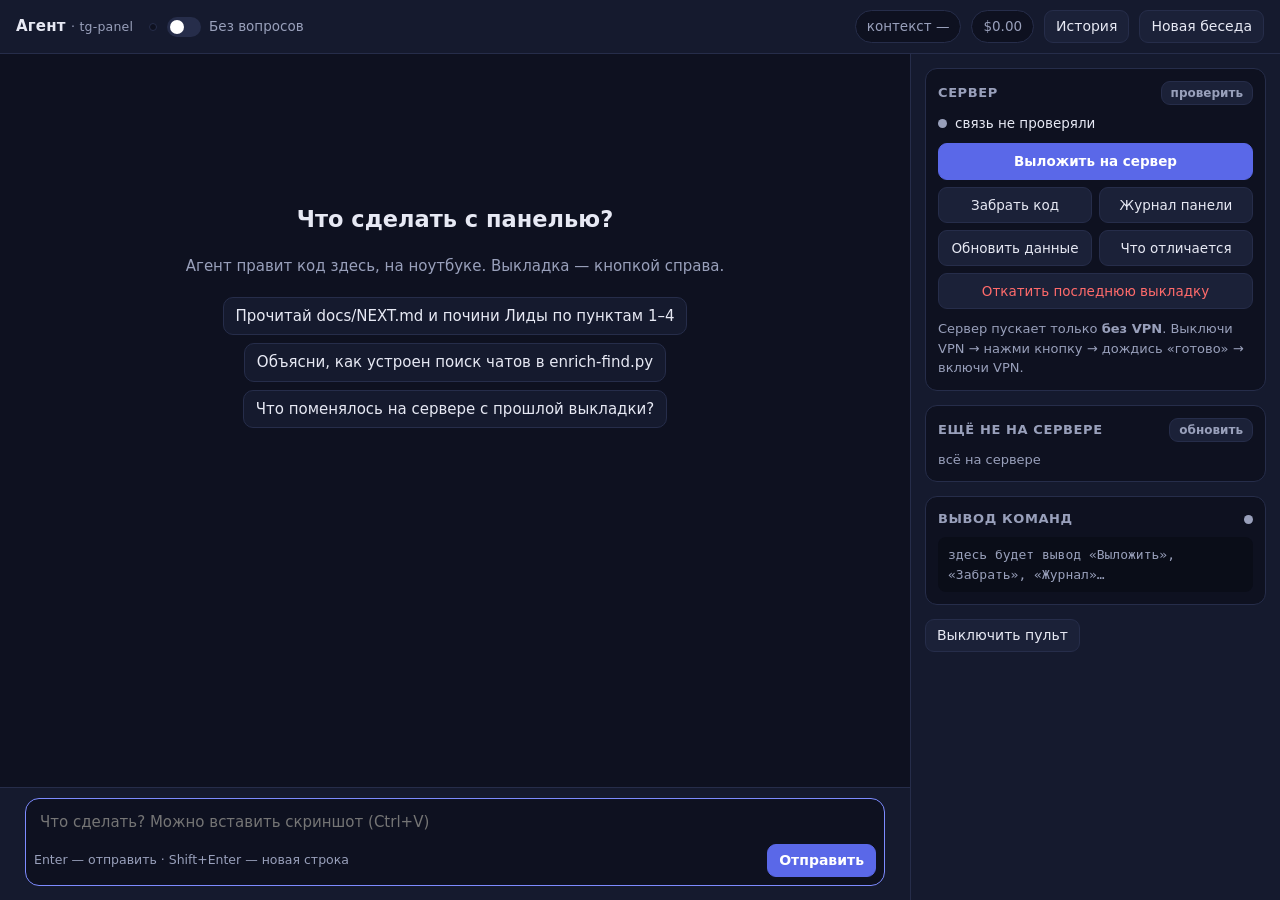
==== deploy/laptop/agent/index.html @ aa4782f1 "Пульт агента в браузере вместо терминала ./ai открывает чат на 127.0.0.1 (сервер на aiohttp и Agent " ====
<!doctype html>
<html lang="ru">
<head>
<meta charset="utf-8">
<meta name="viewport" content="width=device-width, initial-scale=1">
<title>Агент · tg-panel</title>
<link rel="icon" href="data:image/svg+xml,%3Csvg xmlns='http://www.w3.org/2000/svg' viewBox='0 0 32 32'%3E%3Crect width='32' height='32' rx='8' fill='%235a68e8'/%3E%3Cpath d='M9 22l5-12h4l5 12h-3.5l-1-2.6h-5l-1 2.6z' fill='white'/%3E%3C/svg%3E">
<style>
:root {
  --bg: #0e1120; --panel: #151a2e; --panel2: #1b2138; --line: #262d4a; --text: #e7e9f4; --muted: #99a0bb;
  --accent: #7d8bff; --accent2: #5a68e8; --green: #3fcf8e; --red: #ff6b6b; --yellow: #f2c35b; --mono: ui-monospace, SFMono-Regular, Menlo, Consolas, monospace;
}
* { box-sizing: border-box; }
html, body { height: 100%; margin: 0; background: var(--bg); color: var(--text); font: 15px/1.5 system-ui, -apple-system, "Segoe UI", Roboto, sans-serif; }
button { font: inherit; color: inherit; cursor: pointer; }
a { color: var(--accent); }
.app { display: grid; grid-template-rows: auto 1fr; height: 100%; }
header { display: flex; align-items: center; gap: 10px; padding: 10px 16px; border-bottom: 1px solid var(--line); background: var(--panel); flex-wrap: wrap; }
.brand { font-weight: 700; letter-spacing: .2px; margin-right: 6px; white-space: nowrap; }
.brand small { color: var(--muted); font-weight: 400; }
.seg { display: inline-flex; background: var(--bg); border: 1px solid var(--line); border-radius: 10px; padding: 3px; }
.seg button { border: 0; background: transparent; padding: 5px 11px; border-radius: 7px; color: var(--muted); white-space: nowrap; }
.seg button.on { background: var(--accent2); color: #fff; }
.pill { display: inline-flex; align-items: center; gap: 8px; padding: 5px 11px; border: 1px solid var(--line); border-radius: 999px; background: var(--bg); color: var(--muted); white-space: nowrap; font-size: 13.5px; }
.pill b { color: var(--text); font-weight: 600; }
.bar { width: 70px; height: 5px; background: var(--line); border-radius: 3px; overflow: hidden; }
.bar i { display: block; height: 100%; background: var(--green); }
.sw { display: inline-flex; align-items: center; gap: 8px; color: var(--muted); font-size: 13.5px; cursor: pointer; user-select: none; white-space: nowrap; }
.sw input { display: none; }
.sw span.t { width: 34px; height: 20px; background: var(--line); border-radius: 999px; position: relative; transition: .2s; }
.sw span.t::after { content: ""; position: absolute; left: 3px; top: 3px; width: 14px; height: 14px; border-radius: 50%; background: #fff; transition: .2s; }
.sw input:checked + span.t { background: var(--green); }
.sw input:checked + span.t::after { left: 17px; }
.grow { flex: 1; }
.btn { border: 1px solid var(--line); background: var(--panel2); padding: 5px 11px; border-radius: 9px; white-space: nowrap; font-size: 14px; }
.btn:hover { border-color: var(--accent); }
.btn.primary { background: var(--accent2); border-color: var(--accent2); color: #fff; font-weight: 600; }
.btn.danger { color: var(--red); }
.btn:disabled { opacity: .45; cursor: default; }
.btn.pulse { animation: pulse 1.6s infinite; }
@keyframes pulse { 0%,100% { box-shadow: 0 0 0 0 rgba(125,139,255,.6);} 50% { box-shadow: 0 0 0 7px rgba(125,139,255,0);} }
.main { display: grid; grid-template-columns: 1fr 370px; min-height: 0; }
.chatcol { display: grid; grid-template-rows: 1fr auto; min-height: 0; }
#chat { overflow-y: auto; padding: 22px 16px 12px; }
.feed { max-width: 860px; margin: 0 auto; display: flex; flex-direction: column; gap: 10px; }
.msg-user { align-self: flex-end; max-width: 80%; background: var(--accent2); color: #fff; padding: 9px 14px; border-radius: 16px 16px 4px 16px; white-space: pre-wrap; word-break: break-word; }
.msg-user img { max-width: 220px; max-height: 160px; border-radius: 8px; display: block; margin-top: 6px; }
.msg-ai { padding: 2px 2px; word-break: break-word; }
.msg-ai p { margin: .45em 0; }
.msg-ai h1, .msg-ai h2, .msg-ai h3 { font-size: 1.05em; margin: .8em 0 .3em; }
.msg-ai code { font-family: var(--mono); font-size: .9em; background: var(--panel2); padding: 1px 5px; border-radius: 5px; }
.msg-ai pre.code { background: #0a0d18; border: 1px solid var(--line); padding: 10px 12px; border-radius: 10px; overflow-x: auto; }
.msg-ai pre.code code { background: none; padding: 0; }
.msg-ai table { border-collapse: collapse; margin: .5em 0; font-size: .93em; display: block; overflow-x: auto; }
.msg-ai th, .msg-ai td { border: 1px solid var(--line); padding: 5px 9px; text-align: left; vertical-align: top; }
.msg-ai th { background: var(--panel2); }
.msg-ai ul, .msg-ai ol { margin: .4em 0; padding-left: 1.4em; }
.msg-ai blockquote { margin: .5em 0; padding-left: 12px; border-left: 3px solid var(--line); color: var(--muted); }
.tool { border: 1px solid var(--line); background: var(--panel); border-radius: 10px; font-size: 13.5px; }
.tool.sub { margin-left: 22px; opacity: .8; }
.tool > .head { display: flex; gap: 9px; align-items: center; padding: 6px 10px; cursor: pointer; }
.tool .ic { width: 20px; text-align: center; }
.tool .nm { color: var(--muted); white-space: nowrap; }
.tool .sm { font-family: var(--mono); font-size: 12.5px; overflow: hidden; text-overflow: ellipsis; white-space: nowrap; flex: 1; }
.tool .st { font-size: 12px; color: var(--muted); }
.tool .st.ok { color: var(--green); } .tool .st.err { color: var(--red); }
.tool .body { display: none; border-top: 1px solid var(--line); padding: 8px 10px; }
.tool.open .body { display: block; }
.tool pre, .console pre, .diff { font-family: var(--mono); font-size: 12.5px; white-space: pre-wrap; word-break: break-word; margin: 0; max-height: 360px; overflow: auto; }
.d-add { color: var(--green); } .d-del { color: var(--red); } .d-hunk { color: var(--accent); } .d-meta { color: var(--muted); }
.ask { border: 1px solid var(--yellow); background: rgba(242,195,91,.07); border-radius: 12px; padding: 10px 12px; }
.ask.risky { border-color: var(--red); background: rgba(255,107,107,.07); }
.ask .q { font-weight: 600; margin-bottom: 4px; }
.ask pre { font-family: var(--mono); font-size: 12.5px; white-space: pre-wrap; background: #0a0d18; padding: 8px 10px; border-radius: 8px; margin: 6px 0; }
.ask .row { display: flex; gap: 8px; flex-wrap: wrap; align-items: center; }
.ask input { flex: 1; min-width: 160px; background: var(--bg); border: 1px solid var(--line); color: var(--text); padding: 6px 9px; border-radius: 8px; }
.ask.done { opacity: .6; }
.meta { color: var(--muted); font-size: 12.5px; align-self: flex-start; }
.info { color: var(--muted); font-size: 13px; text-align: center; }
.err { color: var(--red); font-size: 13.5px; border: 1px solid rgba(255,107,107,.4); padding: 7px 10px; border-radius: 9px; }
.typing { color: var(--muted); font-size: 13.5px; display: none; }
.typing.on { display: block; }
.typing i { animation: blink 1.2s infinite; font-style: normal; }
@keyframes blink { 50% { opacity: .2; } }
.empty { color: var(--muted); text-align: center; margin-top: 12vh; }
.empty h2 { color: var(--text); font-weight: 600; }
.empty .ex { display: inline-block; margin: 4px; padding: 7px 12px; border: 1px solid var(--line); border-radius: 10px; cursor: pointer; background: var(--panel); color: var(--text); }
.composer { border-top: 1px solid var(--line); padding: 10px 16px 14px; background: var(--panel); }
.composer .box { max-width: 860px; margin: 0 auto; border: 1px solid var(--line); background: var(--bg); border-radius: 14px; padding: 8px; }
.composer .box:focus-within { border-color: var(--accent); }
.composer textarea { width: 100%; resize: none; border: 0; outline: 0; background: transparent; color: var(--text); font: inherit; min-height: 26px; max-height: 260px; padding: 4px 6px; }
.composer .row { display: flex; align-items: center; gap: 8px; }
.composer .hint { color: var(--muted); font-size: 12.5px; flex: 1; }
.thumbs { display: flex; gap: 6px; flex-wrap: wrap; }
.thumbs div { position: relative; }
.thumbs img { height: 56px; border-radius: 7px; border: 1px solid var(--line); }
.thumbs button { position: absolute; top: -6px; right: -6px; width: 20px; height: 20px; border-radius: 50%; border: 0; background: var(--red); color: #fff; font-size: 12px; line-height: 20px; padding: 0; }
aside { border-left: 1px solid var(--line); background: var(--panel); overflow-y: auto; padding: 14px; display: flex; flex-direction: column; gap: 14px; }
.card { border: 1px solid var(--line); border-radius: 12px; padding: 12px; background: var(--bg); }
.card h3 { margin: 0 0 8px; font-size: 13px; text-transform: uppercase; letter-spacing: .6px; color: var(--muted); display: flex; align-items: center; gap: 8px; }
.card h3 .grow { flex: 1; }
.dot { width: 9px; height: 9px; border-radius: 50%; background: var(--muted); display: inline-block; }
.dot.ok { background: var(--green); } .dot.bad { background: var(--red); } .dot.wait { background: var(--yellow); }
.srv { display: flex; gap: 8px; align-items: center; font-size: 13.5px; margin-bottom: 10px; }
.grid2 { display: grid; grid-template-columns: 1fr 1fr; gap: 7px; }
.grid2 .btn { font-size: 13.5px; padding: 7px 8px; }
.grid2 .wide { grid-column: span 2; }
.files { display: flex; flex-direction: column; gap: 3px; font-size: 13px; }
.files a { display: flex; gap: 8px; color: var(--text); text-decoration: none; padding: 3px 5px; border-radius: 6px; cursor: pointer; }
.files a:hover { background: var(--panel2); }
.files .p { font-family: var(--mono); font-size: 12.5px; flex: 1; overflow: hidden; text-overflow: ellipsis; white-space: nowrap; }
.files .n { color: var(--green); font-size: 12px; } .files .m { color: var(--red); font-size: 12px; }
.todo { font-size: 13.5px; display: flex; gap: 8px; padding: 2px 0; }
.todo.completed { color: var(--muted); text-decoration: line-through; }
.todo.in_progress { color: var(--yellow); }
.console pre { background: #0a0d18; border-radius: 8px; padding: 8px 10px; max-height: 300px; color: #cfd3e6; }
.muted { color: var(--muted); font-size: 13px; }
.modal { position: fixed; inset: 0; background: rgba(5,7,15,.7); display: none; align-items: center; justify-content: center; padding: 16px; z-index: 20; }
.modal.on { display: flex; }
.modal .win { background: var(--panel); border: 1px solid var(--line); border-radius: 14px; width: min(860px, 100%); max-height: 86vh; display: flex; flex-direction: column; }
.modal .win.small { width: min(460px, 100%); }
.modal .top { display: flex; align-items: center; gap: 10px; padding: 12px 14px; border-bottom: 1px solid var(--line); font-weight: 600; }
.modal .cnt { padding: 14px; overflow: auto; }
.modal .bot { display: flex; gap: 8px; justify-content: flex-end; padding: 12px 14px; border-top: 1px solid var(--line); }
.modal input[type=password], .modal input[type=text] { width: 100%; background: var(--bg); border: 1px solid var(--line); color: var(--text); padding: 9px 11px; border-radius: 9px; font: inherit; }
.list a { display: block; padding: 8px 10px; border-radius: 8px; color: var(--text); text-decoration: none; cursor: pointer; }
.list a:hover { background: var(--panel2); }
.list small { color: var(--muted); display: block; }
#toast { position: fixed; bottom: 18px; left: 50%; transform: translateX(-50%); background: var(--panel2); border: 1px solid var(--line); padding: 9px 16px; border-radius: 10px; display: none; z-index: 30; max-width: 90vw; }
#toast.on { display: block; }
.side-toggle { display: none; }
@media (max-width: 980px) {
  .main { grid-template-columns: 1fr; }
  aside { position: fixed; right: 0; top: 0; bottom: 0; width: min(380px, 92vw); z-index: 15; transform: translateX(100%); transition: .2s; box-shadow: -10px 0 30px rgba(0,0,0,.4); }
  aside.on { transform: none; }
  .side-toggle { display: inline-block; }
}
@media (max-width: 700px) {
  header { gap: 7px; padding: 8px 10px; }
  #ctx, .brand small, .bar { display: none; }
  .seg button { padding: 4px 8px; }
}
</style>
</head>
<body>
<div class="app">
  <header>
    <div class="brand">Агент <small>· tg-panel</small></div>
    <div class="seg" id="models"></div>
    <label class="sw" title="Агент не спрашивает разрешения на обычные команды. Опасное (ssh, sudo, выкладка, удаление вне папки) спросит всё равно."><input type="checkbox" id="auto"><span class="t"></span>Без вопросов</label>
    <div class="grow"></div>
    <span class="pill" id="ctx" title="Сколько памяти беседы занято. Ближе к 100% агент сожмёт начало — лучше начать новую беседу.">контекст —</span>
    <span class="pill" id="cost" title="Оценка по ценам API. Точно — platform.claude.com/usage">$0.00</span>
    <button class="btn" id="history">История</button>
    <button class="btn" id="newchat">Новая беседа</button>
    <button class="btn side-toggle" id="sidetog">Сервер ▸</button>
  </header>
  <div class="main">
    <div class="chatcol">
      <div id="chat"><div class="feed" id="feed"></div><div class="feed"><div class="typing" id="typing"><i>агент работает…</i></div></div></div>
      <div class="composer">
        <div class="box">
          <div class="thumbs" id="thumbs"></div>
          <textarea id="input" rows="1" placeholder="Что сделать? Можно вставить скриншот (Ctrl+V)"></textarea>
          <div class="row">
            <span class="hint" id="hint">Enter — отправить · Shift+Enter — новая строка</span>
            <button class="btn primary" id="send">Отправить</button>
          </div>
        </div>
      </div>
    </div>
    <aside id="side">
      <div class="card">
        <h3>Сервер <span class="grow"></span><button class="btn" id="check" style="padding:2px 9px;font-size:12px">проверить</button></h3>
        <div class="srv"><span class="dot" id="sdot"></span><span id="stext">связь не проверяли</span></div>
        <div class="grid2">
          <button class="btn primary wide" id="c-ship">Выложить на сервер</button>
          <button class="btn" id="c-pull">Забрать код</button>
          <button class="btn" id="c-logs">Журнал панели</button>
          <button class="btn" id="c-data">Обновить данные</button>
          <button class="btn" id="c-status">Что отличается</button>
          <button class="btn danger wide" id="c-undo">Откатить последнюю выкладку</button>
        </div>
        <p class="muted" style="margin:10px 0 0">Сервер пускает только <b>без VPN</b>. Выключи VPN → нажми кнопку → дождись «готово» → включи VPN.</p>
      </div>
      <div class="card">
        <h3>Ещё не на сервере <span class="grow"></span><button class="btn" id="refresh" style="padding:2px 9px;font-size:12px">обновить</button></h3>
        <div class="files" id="files"><span class="muted">—</span></div>
      </div>
      <div class="card" id="todocard" style="display:none">
        <h3>План агента</h3>
        <div id="todos"></div>
      </div>
      <div class="card console">
        <h3><span id="ctitle">Вывод команд</span><span class="grow"></span><span class="dot" id="cdot"></span></h3>
        <pre id="cout"><span class="muted">здесь будет вывод «Выложить», «Забрать», «Журнал»…</span></pre>
      </div>
      <button class="btn" id="quit" style="align-self:flex-start">Выключить пульт</button>
    </aside>
  </div>
</div>

<div class="modal" id="m-key"><div class="win small">
  <div class="top">API-ключ</div>
  <div class="cnt">
    <p class="muted" style="margin-top:0">Ключ из Console (platform.claude.com → API keys), начинается с <code>sk-ant-</code>. Хранится только на этом компьютере: <code>~/.tg-agent/key</code>.</p>
    <input type="password" id="keyin" placeholder="sk-ant-…" autocomplete="off">
    <p class="err" id="keyerr" style="display:none;margin-bottom:0"></p>
  </div>
  <div class="bot"><button class="btn primary" id="keysave">Сохранить</button></div>
</div></div>

<div class="modal" id="m-diff"><div class="win">
  <div class="top"><span id="dtitle" class="grow" style="font-family:var(--mono);font-size:13px"></span><button class="btn" data-close>Закрыть</button></div>
  <div class="cnt"><pre class="diff" id="dbody" style="max-height:none"></pre></div>
</div></div>

<div class="modal" id="m-hist"><div class="win small">
  <div class="top"><span class="grow">Прошлые беседы</span><button class="btn" data-close>Закрыть</button></div>
  <div class="cnt list" id="hlist"><span class="muted">загружаю…</span></div>
</div></div>

<div class="modal" id="m-confirm"><div class="win small">
  <div class="top" id="cftitle"></div>
  <div class="cnt" id="cfbody"></div>
  <div class="bot"><button class="btn" data-close>Отмена</button><button class="btn primary" id="cfok">Поехали</button></div>
</div></div>

<div id="toast"></div>

<script>
const TOKEN = new URLSearchParams(location.search).get('t') || sessionStorage.getItem('tg-agent-t') || '';
sessionStorage.setItem('tg-agent-t', TOKEN);
const $ = (s) => document.querySelector(s);
const esc = (s) => String(s ?? '').replace(/&/g, '&amp;').replace(/</g, '&lt;').replace(/>/g, '&gt;').replace(/"/g, '&quot;');
let S = {}, ws, live = null, liveText = '', tools = {}, images = [], lastAssistant = '';

async function api(path, opts = {}) {
  const r = await fetch(path, { ...opts, headers: { 'X-Token': TOKEN, 'Content-Type': 'application/json', ...(opts.headers || {}) } });
  let d = {}; try { d = await r.json(); } catch {}
  if (!r.ok) d.error = d.error || ('ошибка ' + r.status);
  return d;
}
function toast(t, ms = 3500) { const el = $('#toast'); el.textContent = t; el.classList.add('on'); clearTimeout(el._t); el._t = setTimeout(() => el.classList.remove('on'), ms); }
function modal(id, on = true) { $(id).classList.toggle('on', on); }
document.querySelectorAll('[data-close]').forEach((b) => b.onclick = () => b.closest('.modal').classList.remove('on'));
document.querySelectorAll('.modal').forEach((m) => m.addEventListener('mousedown', (e) => { if (e.target === m && m.id !== 'm-key') m.classList.remove('on'); }));

// ── markdown без библиотек: код, таблицы, списки, заголовки, цитаты ──
function inline(s) {
  return esc(s).replace(/`([^`]+)`/g, '<code>$1</code>').replace(/\*\*([^*]+)\*\*/g, '<b>$1</b>')
    .replace(/(^|[\s(])\*([^*\s][^*]*?)\*(?=[\s).,!?:;]|$)/g, '$1<i>$2</i>')
    .replace(/\[([^\]]+)\]\((https?:\/\/[^)\s]+)\)/g, '<a href="$2" target="_blank" rel="noopener">$1</a>');
}
function md(src) {
  src = String(src || '');
  if ((src.match(/```/g) || []).length % 2) src += '\n```';
  const codes = [];
  src = src.replace(/```[^\n`]*\n?([\s\S]*?)```/g, (m, code) => { codes.push(`<pre class="code"><code>${esc(code.replace(/\n$/, ''))}</code></pre>`); return `\n\u0000${codes.length - 1}\u0000\n`; });
  const L = src.split('\n'), out = []; let i = 0;
  const isRow = (s) => /^\s*\|.*\|\s*$/.test(s);
  while (i < L.length) {
    const l = L[i];
    let m;
    if (/^\u0000\d+\u0000$/.test(l.trim())) { out.push(codes[+l.trim().slice(1, -1)]); i++; continue; }
    if (!l.trim()) { i++; continue; }
    if ((m = l.match(/^(#{1,4})\s+(.*)/))) { out.push(`<h3>${inline(m[2])}</h3>`); i++; continue; }
    if (/^\s*(---|\*\*\*)\s*$/.test(l)) { out.push('<hr>'); i++; continue; }
    if (isRow(l) && i + 1 < L.length && /^\s*\|?\s*:?-{2,}/.test(L[i + 1])) {
      const cells = (s) => s.trim().replace(/^\||\|$/g, '').split('|').map((c) => c.trim());
      let h = '<table><tr>' + cells(l).map((c) => `<th>${inline(c)}</th>`).join('') + '</tr>'; i += 2;
      while (i < L.length && isRow(L[i])) { h += '<tr>' + cells(L[i]).map((c) => `<td>${inline(c)}</td>`).join('') + '</tr>'; i++; }
      out.push(h + '</table>'); continue;
    }
    if (/^\s*>\s?/.test(l)) { const b = []; while (i < L.length && /^\s*>\s?/.test(L[i])) b.push(L[i++].replace(/^\s*>\s?/, '')); out.push(`<blockquote>${b.map(inline).join('<br>')}</blockquote>`); continue; }
    if (/^\s*([-*•]|\d+[.)])\s+/.test(l)) {
      const ol = /^\s*\d+[.)]/.test(l), items = [];
      while (i < L.length && /^\s*([-*•]|\d+[.)])\s+/.test(L[i])) {
        const ind = L[i].match(/^\s*/)[0].length;
        items.push(`<li style="margin-left:${Math.min(ind, 8) * 8}px">${inline(L[i].replace(/^\s*([-*•]|\d+[.)])\s+/, ''))}</li>`); i++;
        while (i < L.length && L[i].trim() && /^\s{2,}\S/.test(L[i]) && !/^\s*([-*•]|\d+[.)])\s+/.test(L[i])) { items[items.length - 1] = items[items.length - 1].replace(/<\/li>$/, '<br>' + inline(L[i].trim()) + '</li>'); i++; }
      }
      out.push(ol ? `<ol>${items.join('')}</ol>` : `<ul>${items.join('')}</ul>`); continue;
    }
    const p = [];
    while (i < L.length && L[i].trim() && !/^(#{1,4}\s|\s*([-*•]|\d+[.)])\s+|\s*>|\u0000)/.test(L[i]) && !(isRow(L[i]) && i + 1 < L.length && /^\s*\|?\s*:?-{2,}/.test(L[i + 1]))) p.push(L[i++]);
    if (p.length) out.push(`<p>${p.map(inline).join('<br>')}</p>`); else i++;
  }
  return out.join('');
}

// ── лента ──
const feed = $('#feed'), chat = $('#chat');
function nearBottom() { return chat.scrollHeight - chat.scrollTop - chat.clientHeight < 160; }
function add(el) { const stick = nearBottom(); $('.empty')?.remove(); feed.appendChild(el); if (stick) chat.scrollTop = chat.scrollHeight; return el; }
function div(cls, html) { const d = document.createElement('div'); d.className = cls; if (html != null) d.innerHTML = html; return d; }
function emptyState() {
  if (feed.children.length) return;
  const e = div('empty', `<h2>Что сделать с панелью?</h2><p>Агент правит код здесь, на ноутбуке. Выкладка — кнопкой справа.</p>
    <div>${['Прочитай docs/NEXT.md и почини Лиды по пунктам 1–4', 'Объясни, как устроен поиск чатов в enrich-find.py', 'Что поменялось на сервере с прошлой выкладки?']
      .map((t) => `<span class="ex">${esc(t)}</span>`).join('')}</div>`);
  e.querySelectorAll('.ex').forEach((x) => x.onclick = () => { $('#input').value = x.textContent; $('#input').focus(); grow(); });
  feed.appendChild(e);
}
const ICON = { Bash: '⌘', Read: '📄', Edit: '✎', MultiEdit: '✎', Write: '✚', Grep: '🔍', Glob: '🔍', WebFetch: '🌐', WebSearch: '🌐', Task: '🤖', Agent: '🤖', TodoWrite: '☑' };
function toolBody(t) {
  const i = t.input || {};
  if (t.name === 'Edit' && (i.old_string || i.new_string)) {
    return `<pre class="diff">${String(i.old_string || '').split('\n').map((x) => `<span class="d-del">- ${esc(x)}</span>`).join('\n')}\n${String(i.new_string || '').split('\n').map((x) => `<span class="d-add">+ ${esc(x)}</span>`).join('\n')}</pre>`;
  }
  if (t.name === 'Write' && i.content) return `<pre>${esc(String(i.content).slice(0, 3000))}</pre>`;
  if (t.name === 'Bash') return `<pre>$ ${esc(i.command)}</pre>`;
  if (t.name === 'TodoWrite') return (i.todos || []).map((x) => `<div class="todo ${esc(x.status)}">${x.status === 'completed' ? '✔' : x.status === 'in_progress' ? '▸' : '○'} ${esc(x.content)}</div>`).join('');
  return `<pre>${esc(JSON.stringify(i, null, 1))}</pre>`;
}
function onEvent(e) {
  switch (e.type) {
    case 'reset': feed.innerHTML = ''; tools = {}; live = null; liveText = ''; emptyState(); break;
    case 'user': {
      const d = add(div('msg-user', esc(e.text)));
      (e.images || []).forEach((u) => { const im = document.createElement('img'); im.src = u; d.appendChild(im); });
      chat.scrollTop = chat.scrollHeight; break;
    }
    case 'delta':
      if (!live) { live = add(div('msg-ai')); liveText = ''; }
      liveText += e.text;
      if (!live._raf) live._raf = requestAnimationFrame(() => { if (live) { live.innerHTML = md(liveText); live._raf = 0; if (nearBottom()) chat.scrollTop = chat.scrollHeight; } });
      break;
    case 'assistant':
      if (live) { live.innerHTML = md(e.text); live = null; liveText = ''; } else add(div('msg-ai', md(e.text)));
      lastAssistant = e.text; break;
    case 'tool': {
      if (live) { live = null; liveText = ''; }
      const t = div('tool' + (e.sub ? ' sub' : ''));
      t.innerHTML = `<div class="head"><span class="ic">${ICON[e.name] || '•'}</span><span class="nm">${esc(e.name)}</span><span class="sm">${esc(e.summary)}</span><span class="st">…</span></div><div class="body">${toolBody(e)}<div class="res"></div></div>`;
      t.querySelector('.head').onclick = () => t.classList.toggle('open');
      tools[e.id] = t; add(t); break;
    }
    case 'tool_result': {
      const t = tools[e.id]; if (!t) break;
      const st = t.querySelector('.st'); st.textContent = e.error ? 'ошибка' : 'готово'; st.className = 'st ' + (e.error ? 'err' : 'ok');
      if (e.text) t.querySelector('.res').innerHTML = `<pre style="margin-top:6px;color:${e.error ? 'var(--red)' : 'var(--muted)'}">${esc(e.text)}</pre>`;
      if (e.error) t.classList.add('open');
      break;
    }
    case 'ask': {
      const a = div('ask' + (e.risky ? ' risky' : ''));
      a.dataset.id = e.id;
      a.innerHTML = `<div class="q">${e.risky ? '⚠ Агент просит разрешения — это может тронуть сервер или систему' : 'Агент просит разрешения'}</div>
        <div class="muted">${esc(e.tool)}</div><pre>${esc(e.summary)}</pre>
        <div class="row"><button class="btn primary" data-d="allow">Разрешить</button><button class="btn" data-d="always">Разрешать в этой беседе</button>
        <input placeholder="почему нет / что сделать вместо (не обязательно)"><button class="btn danger" data-d="deny">Запретить</button></div>`;
      a.querySelectorAll('button').forEach((b) => b.onclick = () => { send({ type: 'answer', id: e.id, decision: b.dataset.d, why: a.querySelector('input').value }); a.classList.add('done'); a.querySelectorAll('button,input').forEach((x) => x.disabled = true); });
      add(a); document.title = '❓ Агент ждёт ответа'; break;
    }
    case 'asked': { const a = feed.querySelector(`.ask[data-id="${e.id}"]`); if (a) { a.classList.add('done'); a.querySelectorAll('button,input').forEach((x) => x.disabled = true); const q = a.querySelector('.q'); q.textContent += e.decision === 'deny' ? ' — запрещено' : ' — разрешено'; } document.title = 'Агент · tg-panel'; break; }
    case 'result':
      add(div('meta', `${e.seconds} с · ответ $${e.cost.toFixed(3)} · беседа $${e.session < 0.1 ? e.session.toFixed(3) : e.session.toFixed(2)}${e.error ? ' · <span style="color:var(--red)">' + esc(e.subtype) + '</span>' : ''}`));
      if (document.hidden) document.title = '● Готово — агент ответил';
      if (/Готово к выкладке/i.test(lastAssistant)) $('#c-ship').classList.add('pulse');
      loadChanges(); break;
    case 'info': add(div('info', esc(e.text))); break;
    case 'error': add(div('err', esc(e.text))); break;
    case 'thinking': break;
    case 'state': setState(e); break;
    case 'cmd_start': $('#cout').textContent = ''; $('#ctitle').textContent = e.title; break;
    case 'cmd_line': { const o = $('#cout'); o.textContent += e.line + '\n'; o.scrollTop = o.scrollHeight; break; }
    case 'cmd_replay': $('#cout').textContent = e.lines.join('\n') + '\n'; break;
    case 'cmd_done': {
      const ok = e.code === 0;
      if (e.name === 'ship' && ok) { toast('Выложено. VPN можно включать', 6000); $('#c-ship').classList.remove('pulse'); }
      else if (ok) toast('Готово. VPN можно включать');
      else toast('Не вышло — смотри вывод справа', 6000);
      if (!ok) openSide();
      loadChanges(); break;
    }
  }
}
document.addEventListener('visibilitychange', () => { if (!document.hidden && !document.title.startsWith('❓')) document.title = 'Агент · tg-panel'; });

function setState(s) {
  S = s;
  $('#models').innerHTML = s.models.map(([id, name, price]) => `<button data-m="${id}" class="${id === s.model ? 'on' : ''}" title="${esc(price)} за миллион токенов (вход / выход)">${esc(name)}</button>`).join('');
  $('#models').querySelectorAll('button').forEach((b) => b.onclick = () => { send({ type: 'model', model: b.dataset.m }); toast('Модель: ' + b.textContent); });
  $('#auto').checked = !!s.auto;
  const c = s.cost, pct = Math.min(100, c.month / c.budget * 100);
  $('#cost').innerHTML = `<b>$${c.session < 0.1 ? c.session.toFixed(3) : c.session.toFixed(2)}</b> беседа · <b>$${c.month.toFixed(2)}</b> из $${c.budget} за месяц<span class="bar"><i style="width:${pct}%;background:${pct > 80 ? 'var(--red)' : pct > 50 ? 'var(--yellow)' : 'var(--green)'}"></i></span>`;
  $('#ctx').innerHTML = s.context == null ? 'контекст —' : `контекст <b style="color:${s.context > 75 ? 'var(--red)' : s.context > 50 ? 'var(--yellow)' : 'var(--text)'}">${Math.round(s.context)}%</b>`;
  $('#typing').classList.toggle('on', !!s.busy);
  const sb = $('#send'); sb.textContent = s.busy ? 'Стоп' : 'Отправить'; sb.classList.toggle('primary', !s.busy); sb.classList.toggle('danger', !!s.busy);
  $('#hint').textContent = s.busy ? 'агент работает — можно написать следующее, отправится после «Стоп» или ответа' : 'Enter — отправить · Shift+Enter — новая строка · Ctrl+V — скриншот · Esc — стоп';
  const sv = s.server || {};
  $('#sdot').className = 'dot ' + (sv.ok === true ? 'ok' : sv.ok === false ? 'bad' : '');
  $('#stext').textContent = sv.ok === true ? 'доступен' : sv.ok === false ? 'нет связи — выключи VPN' : 'связь не проверяли';
  ['ship', 'pull', 'logs', 'data', 'status', 'undo'].forEach((n) => $('#c-' + n).disabled = !!s.cmd);
  $('#cdot').className = 'dot ' + (s.cmd ? 'wait' : '');
  const td = s.todos || [];
  $('#todocard').style.display = td.length ? '' : 'none';
  $('#todos').innerHTML = td.map((x) => `<div class="todo ${esc(x.status)}">${x.status === 'completed' ? '✔' : x.status === 'in_progress' ? '▸' : '○'} ${esc(x.status === 'in_progress' ? (x.activeForm || x.content) : x.content)}</div>`).join('');
  modal('#m-key', !s.key);
  if (s.fake) $('.brand small').textContent = '· tg-panel · проверка без API';
}

// ── связь ──
function connect() {
  ws = new WebSocket(`ws://${location.host}/ws?t=${encodeURIComponent(TOKEN)}`);
  ws.onmessage = (m) => { try { onEvent(JSON.parse(m.data)); } catch (err) { console.error(err); } };
  ws.onclose = () => { $('#typing').classList.remove('on'); setTimeout(connect, 1500); };
}
function send(o) { if (ws && ws.readyState === 1) ws.send(JSON.stringify(o)); else toast('нет связи с пультом — перезапусти: ./ai'); }

// ── ввод ──
const input = $('#input');
function grow() { input.style.height = 'auto'; input.style.height = Math.min(260, input.scrollHeight) + 'px'; }
input.addEventListener('input', grow);
input.addEventListener('keydown', (e) => { if (e.key === 'Enter' && !e.shiftKey && !e.isComposing) { e.preventDefault(); submit(); } });
document.addEventListener('keydown', (e) => { if (e.key === 'Escape') { if (document.querySelector('.modal.on:not(#m-key)')) document.querySelectorAll('.modal.on:not(#m-key)').forEach((m) => m.classList.remove('on')); else if (S.busy) send({ type: 'stop' }); } });
$('#send').onclick = () => S.busy ? send({ type: 'stop' }) : submit();
function submit() {
  const text = input.value.trim();
  if (!text && !images.length) return;
  if (S.busy) { toast('агент ещё работает — нажми «Стоп» или дождись'); return; }
  send({ type: 'prompt', text, images: images.map(({ type, data }) => ({ type, data })) });
  input.value = ''; images = []; drawThumbs(); grow();
}
function drawThumbs() {
  $('#thumbs').innerHTML = images.map((im, i) => `<div><img src="${im.url}"><button data-i="${i}">×</button></div>`).join('');
  $('#thumbs').querySelectorAll('button').forEach((b) => b.onclick = () => { images.splice(+b.dataset.i, 1); drawThumbs(); });
}
function addImage(file) {
  const r = new FileReader();
  r.onload = () => {
    const img = new Image();
    img.onload = () => {
      // большие скриншоты ужимаем: модели хватает 1600 px, а платим за пиксели
      const k = Math.min(1, 1600 / Math.max(img.width, img.height));
      const c = document.createElement('canvas'); c.width = Math.round(img.width * k); c.height = Math.round(img.height * k);
      c.getContext('2d').drawImage(img, 0, 0, c.width, c.height);
      const url = c.toDataURL('image/png');
      images.push({ type: 'image/png', data: url.split(',')[1], url }); drawThumbs();
    };
    img.src = r.result;
  };
  r.readAsDataURL(file);
}
input.addEventListener('paste', (e) => { for (const it of e.clipboardData.items) if (it.type.startsWith('image/')) { e.preventDefault(); addImage(it.getAsFile()); } });
document.addEventListener('dragover', (e) => e.preventDefault());
document.addEventListener('drop', (e) => { e.preventDefault(); for (const f of e.dataTransfer.files) if (f.type.startsWith('image/')) addImage(f); });

// ── шапка ──
$('#auto').onchange = (e) => { send({ type: 'auto', value: e.target.checked }); toast(e.target.checked ? 'Обычные команды — без вопросов. Опасное агент спросит.' : 'Агент будет спрашивать про каждую команду'); };
$('#newchat').onclick = () => { if (S.busy && !confirm('Агент ещё работает. Остановить и начать новую беседу?')) return; send({ type: 'new' }); };
$('#history').onclick = async () => {
  modal('#m-hist'); $('#hlist').innerHTML = '<span class="muted">загружаю…</span>';
  const d = await api('/api/sessions');
  $('#hlist').innerHTML = (d.sessions || []).length ? d.sessions.map((s) => `<a data-id="${esc(s.id)}">${esc(s.title || 'без названия')}<small>${new Date(s.at).toLocaleString('ru')}${s.id === S.session ? ' · текущая' : ''}</small></a>`).join('') : '<span class="muted">прошлых бесед нет</span>';
  $('#hlist').querySelectorAll('a').forEach((a) => a.onclick = () => { modal('#m-hist', false); send({ type: 'resume', id: a.dataset.id }); });
};
$('#keysave').onclick = async () => {
  const d = await api('/api/key', { method: 'POST', body: JSON.stringify({ key: $('#keyin').value }) });
  if (d.error) { $('#keyerr').textContent = d.error; $('#keyerr').style.display = ''; } else { $('#keyin').value = ''; toast('Ключ сохранён'); }
};
$('#quit').onclick = async () => { if (!confirm('Выключить пульт? Включить снова: ./ai')) return; await api('/api/quit', { method: 'POST' }); document.body.innerHTML = '<p style="padding:30px">Пульт выключен. Включить: <code>cd ~/tg-panel && ./ai</code></p>'; };
function openSide() { $('#side').classList.add('on'); }
$('#sidetog').onclick = () => $('#side').classList.toggle('on');
$('#chat').addEventListener('click', () => $('#side').classList.remove('on'));

// ── сервер ──
async function check() {
  $('#sdot').className = 'dot wait'; $('#stext').textContent = 'проверяю…';
  const d = await api('/api/server', { method: 'POST' });
  return !!d.ok;
}
$('#check').onclick = check;
function confirmBox(title, html) {
  return new Promise((res) => {
    $('#cftitle').textContent = title; $('#cfbody').innerHTML = html; modal('#m-confirm');
    $('#cfok').onclick = () => { modal('#m-confirm', false); res(true); };
    $('#m-confirm').querySelector('[data-close]').onclick = () => { modal('#m-confirm', false); res(false); };
  });
}
async function runCmd(name, title) {
  if (S.cmd) return toast('уже идёт команда');
  if (name === 'ship') {
    const d = await api('/api/changes');
    const f = d.files || [];
    if (!f.length && !await confirmBox('Выложить на сервер', '<p>Изменений, которых нет на сервере, не видно. Всё равно проверить и выложить?</p>')) return;
    if (f.length && !await confirmBox('Выложить на сервер', `<p>Уедут файлы (${f.length}):</p><div class="files">${f.slice(0, 30).map((x) => `<div class="p">${esc(x.path)}</div>`).join('')}</div><p class="muted">Правки владельца на сервере сначала вольются к тебе. Панель перезапустится, только если менялся её код (*.mjs), и только когда никто не пишет людям.</p>`)) return;
  }
  if (name === 'undo' && !await confirmBox('Откатить последнюю выкладку', '<p>Файлы на сервере вернутся к виду до последней выкладки.</p>')) return;
  openSide();
  if (!await check()) {
    if (await confirmBox('Нет связи с сервером', '<p>Скорее всего, включён <b>VPN</b> — сервер его адрес не пускает.</p><p>Выключи VPN и нажми «Поехали». Пульт работает и без VPN.</p>')) return runCmd(name, title);
    return;
  }
  const d = await api('/api/cmd', { method: 'POST', body: JSON.stringify({ cmd: name }) });
  if (d.error) toast(d.error);
}
[['ship'], ['pull'], ['logs'], ['data'], ['status'], ['undo']].forEach(([n]) => $('#c-' + n).onclick = () => runCmd(n));

async function loadChanges() {
  const d = await api('/api/changes');
  const f = d.files || [];
  $('#files').innerHTML = f.length ? f.map((x) => `<a data-p="${esc(x.path)}"><span class="p">${esc(x.path)}</span>${x.add === 'new' ? '<span class="n">новый</span>' : `<span class="n">+${esc(x.add)}</span><span class="m">−${esc(x.del)}</span>`}</a>`).join('') : '<span class="muted">всё на сервере</span>';
  $('#files').querySelectorAll('a').forEach((a) => a.onclick = () => showDiff(a.dataset.p));
}
$('#refresh').onclick = loadChanges;
async function showDiff(p) {
  $('#dtitle').textContent = p; $('#dbody').textContent = 'загружаю…'; modal('#m-diff');
  const d = await api('/api/diff?f=' + encodeURIComponent(p));
  $('#dbody').innerHTML = String(d.diff || d.error || 'нет отличий').split('\n').map((l) => {
    const c = l.startsWith('+++') || l.startsWith('---') || l.startsWith('diff ') || l.startsWith('index ') ? 'd-meta' : l.startsWith('+') ? 'd-add' : l.startsWith('-') ? 'd-del' : l.startsWith('@@') ? 'd-hunk' : '';
    return `<span class="${c}">${esc(l)}</span>`;
  }).join('\n');
}

emptyState(); connect(); loadChanges(); input.focus();
</script>
</body>
</html>
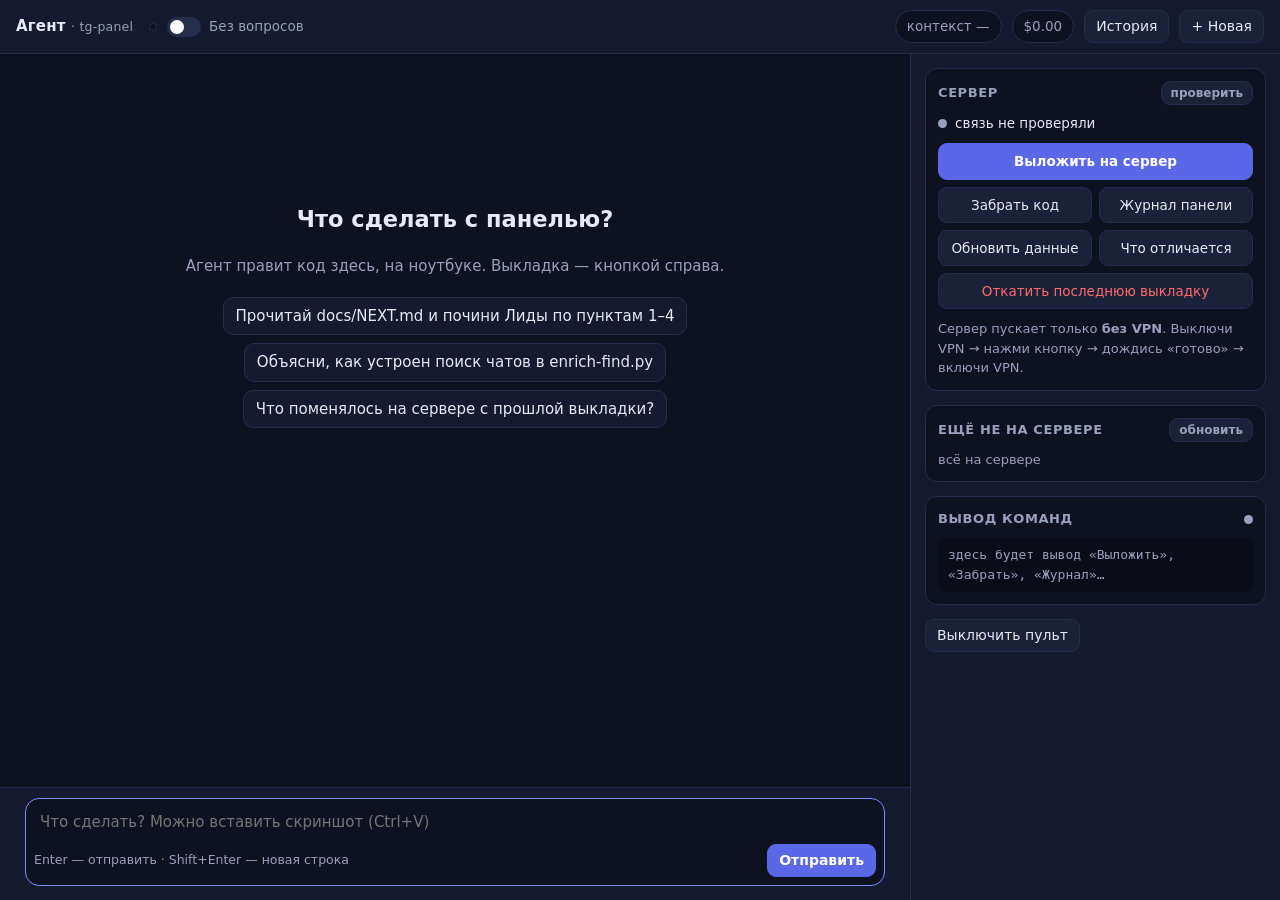
==== commit 5533b540: "Пульт: шапка в одну строку на ноутбуке Co-Authored-By: Claude Opus 5.5 <noreply@anthropic.com> Claud" ====
--- a/deploy/laptop/agent/index.html
+++ b/deploy/laptop/agent/index.html
@@ -152,7 +152,7 @@
     <span class="pill" id="ctx" title="Сколько памяти беседы занято. Ближе к 100% агент сожмёт начало — лучше начать новую беседу.">контекст —</span>
     <span class="pill" id="cost" title="Оценка по ценам API. Точно — platform.claude.com/usage">$0.00</span>
     <button class="btn" id="history">История</button>
-    <button class="btn" id="newchat">Новая беседа</button>
+    <button class="btn" id="newchat" title="Начать новую беседу">+ Новая</button>
     <button class="btn side-toggle" id="sidetog">Сервер ▸</button>
   </header>
   <div class="main">
@@ -384,7 +384,7 @@
   $('#models').querySelectorAll('button').forEach((b) => b.onclick = () => { send({ type: 'model', model: b.dataset.m }); toast('Модель: ' + b.textContent); });
   $('#auto').checked = !!s.auto;
   const c = s.cost, pct = Math.min(100, c.month / c.budget * 100);
-  $('#cost').innerHTML = `<b>$${c.session < 0.1 ? c.session.toFixed(3) : c.session.toFixed(2)}</b> беседа · <b>$${c.month.toFixed(2)}</b> из $${c.budget} за месяц<span class="bar"><i style="width:${pct}%;background:${pct > 80 ? 'var(--red)' : pct > 50 ? 'var(--yellow)' : 'var(--green)'}"></i></span>`;
+  $('#cost').innerHTML = `<b>$${c.session < 0.1 ? c.session.toFixed(3) : c.session.toFixed(2)}</b> беседа · <b>$${c.month.toFixed(2)}</b> / $${c.budget} мес.<span class="bar"><i style="width:${pct}%;background:${pct > 80 ? 'var(--red)' : pct > 50 ? 'var(--yellow)' : 'var(--green)'}"></i></span>`;
   $('#ctx').innerHTML = s.context == null ? 'контекст —' : `контекст <b style="color:${s.context > 75 ? 'var(--red)' : s.context > 50 ? 'var(--yellow)' : 'var(--text)'}">${Math.round(s.context)}%</b>`;
   $('#typing').classList.toggle('on', !!s.busy);
   const sb = $('#send'); sb.textContent = s.busy ? 'Стоп' : 'Отправить'; sb.classList.toggle('primary', !s.busy); sb.classList.toggle('danger', !!s.busy);
@@ -398,7 +398,7 @@
   $('#todocard').style.display = td.length ? '' : 'none';
   $('#todos').innerHTML = td.map((x) => `<div class="todo ${esc(x.status)}">${x.status === 'completed' ? '✔' : x.status === 'in_progress' ? '▸' : '○'} ${esc(x.status === 'in_progress' ? (x.activeForm || x.content) : x.content)}</div>`).join('');
   modal('#m-key', !s.key);
-  if (s.fake) $('.brand small').textContent = '· tg-panel · проверка без API';
+  if (s.fake) $('.brand small').textContent = '· тест';
 }
 
 // ── связь ──
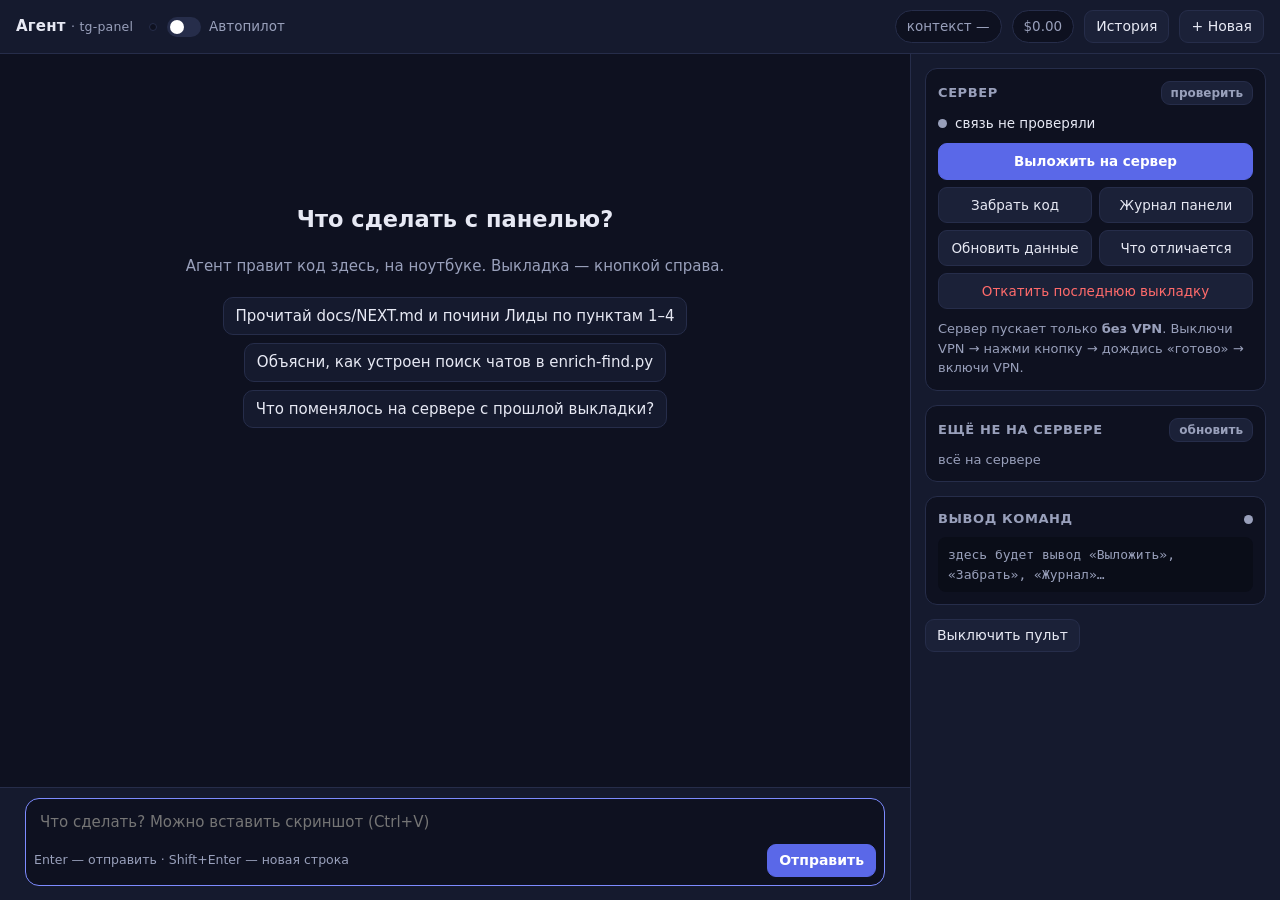
==== commit 85960ed2: "Пульт: автопилот — агент сам подтверждает свои действия Галочка «Автопилот» в шапке: агент ничего не" ====
--- a/deploy/laptop/agent/index.html
+++ b/deploy/laptop/agent/index.html
@@ -147,7 +147,7 @@
   <header>
     <div class="brand">Агент <small>· tg-panel</small></div>
     <div class="seg" id="models"></div>
-    <label class="sw" title="Агент не спрашивает разрешения на обычные команды. Опасное (ssh, sudo, выкладка, удаление вне папки) спросит всё равно."><input type="checkbox" id="auto"><span class="t"></span>Без вопросов</label>
+    <label class="sw" title="Агент сам подтверждает все свои действия и ничего не спрашивает. Выключен — спрашивает только про опасное: ssh, sudo, выкладку, удаление и чтение вне папки проекта. Стереть корень или домашнюю папку и выложить с --force нельзя даже на автопилоте."><input type="checkbox" id="auto"><span class="t"></span>Автопилот</label>
     <div class="grow"></div>
     <span class="pill" id="ctx" title="Сколько памяти беседы занято. Ближе к 100% агент сожмёт начало — лучше начать новую беседу.">контекст —</span>
     <span class="pill" id="cost" title="Оценка по ценам API. Точно — platform.claude.com/usage">$0.00</span>
@@ -382,7 +382,7 @@
   S = s;
   $('#models').innerHTML = s.models.map(([id, name, price]) => `<button data-m="${id}" class="${id === s.model ? 'on' : ''}" title="${esc(price)} за миллион токенов (вход / выход)">${esc(name)}</button>`).join('');
   $('#models').querySelectorAll('button').forEach((b) => b.onclick = () => { send({ type: 'model', model: b.dataset.m }); toast('Модель: ' + b.textContent); });
-  $('#auto').checked = !!s.auto;
+  $('#auto').checked = !!s.autopilot;
   const c = s.cost, pct = Math.min(100, c.month / c.budget * 100);
   $('#cost').innerHTML = `<b>$${c.session < 0.1 ? c.session.toFixed(3) : c.session.toFixed(2)}</b> беседа · <b>$${c.month.toFixed(2)}</b> / $${c.budget} мес.<span class="bar"><i style="width:${pct}%;background:${pct > 80 ? 'var(--red)' : pct > 50 ? 'var(--yellow)' : 'var(--green)'}"></i></span>`;
   $('#ctx').innerHTML = s.context == null ? 'контекст —' : `контекст <b style="color:${s.context > 75 ? 'var(--red)' : s.context > 50 ? 'var(--yellow)' : 'var(--text)'}">${Math.round(s.context)}%</b>`;
@@ -448,7 +448,7 @@
 document.addEventListener('drop', (e) => { e.preventDefault(); for (const f of e.dataTransfer.files) if (f.type.startsWith('image/')) addImage(f); });
 
 // ── шапка ──
-$('#auto').onchange = (e) => { send({ type: 'auto', value: e.target.checked }); toast(e.target.checked ? 'Обычные команды — без вопросов. Опасное агент спросит.' : 'Агент будет спрашивать про каждую команду'); };
+$('#auto').onchange = (e) => { send({ type: 'autopilot', value: e.target.checked }); toast(e.target.checked ? 'Автопилот: агент сам подтверждает всё, ничего не спрашивает' : 'Автопилот выключен: агент спросит про опасное (ssh, sudo, выкладка, удаление вне папки)', 5000); };
 $('#newchat').onclick = () => { if (S.busy && !confirm('Агент ещё работает. Остановить и начать новую беседу?')) return; send({ type: 'new' }); };
 $('#history').onclick = async () => {
   modal('#m-hist'); $('#hlist').innerHTML = '<span class="muted">загружаю…</span>';
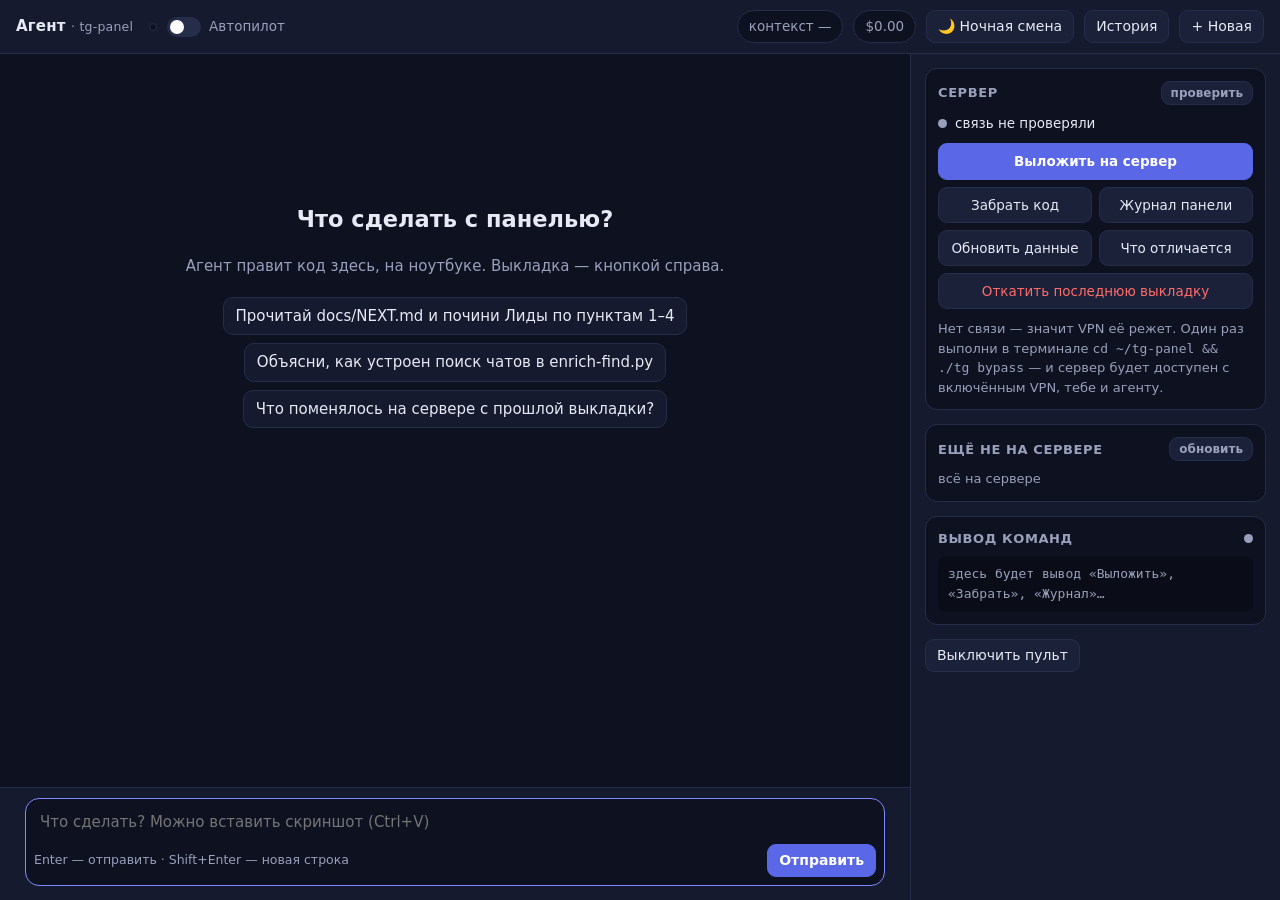
==== commit 161d1c10: "Ноутбук: сервер мимо VPN и ночная смена агента ./tg bypass — свой маршрут к адресу сервера через обы" ====
--- a/deploy/laptop/agent/index.html
+++ b/deploy/laptop/agent/index.html
@@ -129,6 +129,19 @@
 #toast { position: fixed; bottom: 18px; left: 50%; transform: translateX(-50%); background: var(--panel2); border: 1px solid var(--line); padding: 9px 16px; border-radius: 10px; display: none; z-index: 30; max-width: 90vw; }
 #toast.on { display: block; }
 .side-toggle { display: none; }
+#night.on { background: #2a2357; border-color: #8b7bff; color: #fff; }
+.msg-auto { align-self: flex-end; max-width: 80%; border: 1px dashed #5b52a8; color: var(--muted); padding: 7px 12px; border-radius: 14px; font-size: 13.5px; white-space: pre-wrap; cursor: pointer; }
+.msg-auto b { color: #b9b1ff; }
+.msg-auto .full { display: none; margin-top: 6px; color: var(--text); }
+.msg-auto.open .full { display: block; }
+.night-end { border: 1px solid #5b52a8; background: rgba(139,123,255,.08); border-radius: 12px; padding: 10px 12px; }
+.night-end.ok { border-color: var(--green); background: rgba(63,207,142,.07); }
+.form { display: grid; gap: 10px; }
+.form label { display: grid; gap: 4px; font-size: 13.5px; color: var(--muted); }
+.form textarea, .form input[type=number], .form input[type=time] { background: var(--bg); border: 1px solid var(--line); color: var(--text); padding: 8px 10px; border-radius: 9px; font: inherit; }
+.form textarea { min-height: 120px; resize: vertical; }
+.form .row2 { display: grid; grid-template-columns: 1fr 1fr; gap: 10px; }
+.form .chk { display: flex; gap: 8px; align-items: center; color: var(--text); }
 @media (max-width: 980px) {
   .main { grid-template-columns: 1fr; }
   aside { position: fixed; right: 0; top: 0; bottom: 0; width: min(380px, 92vw); z-index: 15; transform: translateX(100%); transition: .2s; box-shadow: -10px 0 30px rgba(0,0,0,.4); }
@@ -151,6 +164,7 @@
     <div class="grow"></div>
     <span class="pill" id="ctx" title="Сколько памяти беседы занято. Ближе к 100% агент сожмёт начало — лучше начать новую беседу.">контекст —</span>
     <span class="pill" id="cost" title="Оценка по ценам API. Точно — platform.claude.com/usage">$0.00</span>
+    <button class="btn" id="night" title="Агент работает сам до утра: правит, проверяет, выкладывает">🌙 Ночная смена</button>
     <button class="btn" id="history">История</button>
     <button class="btn" id="newchat" title="Начать новую беседу">+ Новая</button>
     <button class="btn side-toggle" id="sidetog">Сервер ▸</button>
@@ -181,7 +195,7 @@
           <button class="btn" id="c-status">Что отличается</button>
           <button class="btn danger wide" id="c-undo">Откатить последнюю выкладку</button>
         </div>
-        <p class="muted" style="margin:10px 0 0">Сервер пускает только <b>без VPN</b>. Выключи VPN → нажми кнопку → дождись «готово» → включи VPN.</p>
+        <p class="muted" style="margin:10px 0 0">Нет связи — значит VPN её режет. Один раз выполни в терминале <code>cd ~/tg-panel && ./tg bypass</code> — и сервер будет доступен с включённым VPN, тебе и агенту.</p>
       </div>
       <div class="card">
         <h3>Ещё не на сервере <span class="grow"></span><button class="btn" id="refresh" style="padding:2px 9px;font-size:12px">обновить</button></h3>
@@ -218,6 +232,27 @@
 <div class="modal" id="m-hist"><div class="win small">
   <div class="top"><span class="grow">Прошлые беседы</span><button class="btn" data-close>Закрыть</button></div>
   <div class="cnt list" id="hlist"><span class="muted">загружаю…</span></div>
+</div></div>
+
+<div class="modal" id="m-night"><div class="win">
+  <div class="top"><span class="grow">🌙 Ночная смена — агент работает сам</span><button class="btn" data-close>Закрыть</button></div>
+  <div class="cnt">
+    <div id="night-run" style="display:none"></div>
+    <div class="form" id="night-form">
+      <label>Задача на смену — как поставил бы её человеку: что сделать и как понять, что готово
+        <textarea id="n-goal" placeholder="Например: почини «Лиды» по docs/NEXT.md (пункты 1–4). Готово — когда автопилот на сервере с целью 3 лида находит хотя бы одного настоящего покупателя, а тесты зелёные."></textarea></label>
+      <div class="row2">
+        <label>Работать до<input type="time" id="n-until" value="08:00"></label>
+        <label>Бюджет смены, $<input type="number" id="n-budget" value="20" min="1" max="200" step="1"></label>
+      </div>
+      <label class="chk"><input type="checkbox" id="n-deploy" checked> можно выкладывать на сервер и проверять там (маленькими шагами, с откатом при ошибке)</label>
+      <details id="n-panel"><summary class="muted" style="cursor:pointer">Вход в панель — чтобы агент сам запускал «Лиды» и смотрел результат</summary>
+        <div class="row2" style="margin-top:8px"><input type="text" id="n-user" placeholder="логин" autocomplete="off"><input type="password" id="n-pass" placeholder="пароль" autocomplete="off"></div>
+        <p class="muted" style="margin:6px 0 0">Хранится только на этом ноутбуке: ~/.tg-agent/panel.json.</p></details>
+      <div class="muted" id="n-hints"></div>
+    </div>
+  </div>
+  <div class="bot"><button class="btn danger" id="n-stop" style="display:none">Остановить смену</button><button class="btn primary" id="n-start">Начать смену</button></div>
 </div></div>
 
 <div class="modal" id="m-confirm"><div class="win small">
@@ -317,6 +352,12 @@
   switch (e.type) {
     case 'reset': feed.innerHTML = ''; tools = {}; live = null; liveText = ''; emptyState(); break;
     case 'user': {
+      if (e.auto) {
+        const first = e.text.startsWith('НОЧНАЯ') ? 'задание на смену' : e.text.startsWith('Время') ? 'смена кончается — итог' : 'продолжай смену';
+        const d = add(div('msg-auto', `🌙 <b>пульт → агенту:</b> ${first} <span class="muted">▸</span><div class="full">${esc(e.text)}</div>`));
+        d.onclick = () => d.classList.toggle('open');
+        break;
+      }
       const d = add(div('msg-user', esc(e.text)));
       (e.images || []).forEach((u) => { const im = document.createElement('img'); im.src = u; d.appendChild(im); });
       chat.scrollTop = chat.scrollHeight; break;
@@ -360,6 +401,13 @@
       if (/Готово к выкладке/i.test(lastAssistant)) $('#c-ship').classList.add('pulse');
       loadChanges(); break;
     case 'info': add(div('info', esc(e.text))); break;
+    case 'mission_start': add(div('info', `🌙 смена началась — до ${new Date(e.until * 1000).toLocaleTimeString('ru', { hour: '2-digit', minute: '2-digit' })}, бюджет $${e.budget}. ${esc(e.sleep)}`)); break;
+    case 'mission_end': {
+      const c = add(div('night-end' + (e.ok ? ' ok' : ''), `<b>🌙 Смена закончена:</b> ${esc(e.reason)}<br><span class="muted">${e.hours} ч · шагов ${e.turns} · выкладок ${e.ships} · потрачено $${(+e.spent).toFixed(2)}</span>${e.journal ? '<div style="margin-top:8px"><button class="btn">Журнал смены (docs/NIGHT.md)</button></div>' : ''}`));
+      c.querySelector('button')?.addEventListener('click', showJournal);
+      document.title = '🌙 Смена закончена';
+      break;
+    }
     case 'error': add(div('err', esc(e.text))); break;
     case 'thinking': break;
     case 'state': setState(e); break;
@@ -398,6 +446,16 @@
   $('#todocard').style.display = td.length ? '' : 'none';
   $('#todos').innerHTML = td.map((x) => `<div class="todo ${esc(x.status)}">${x.status === 'completed' ? '✔' : x.status === 'in_progress' ? '▸' : '○'} ${esc(x.status === 'in_progress' ? (x.activeForm || x.content) : x.content)}</div>`).join('');
   modal('#m-key', !s.key);
+  const m = s.mission, run = m && (m.status === 'running' || m.status === 'stopping');
+  const nb = $('#night');
+  nb.classList.toggle('on', !!run);
+  nb.textContent = run ? `🌙 до ${new Date(m.until * 1000).toLocaleTimeString('ru', { hour: '2-digit', minute: '2-digit' })} · $${(+m.spent).toFixed(2)}/${m.budget} · шаг ${m.turns}` : '🌙 Ночная смена';
+  $('#night-form').style.display = run ? 'none' : '';
+  $('#n-start').style.display = run ? 'none' : '';
+  $('#n-stop').style.display = run ? '' : 'none';
+  $('#night-run').style.display = run ? '' : 'none';
+  if (run) $('#night-run').innerHTML = `<p><b>Идёт смена.</b> До ${new Date(m.until * 1000).toLocaleString('ru')}, потрачено $${(+m.spent).toFixed(2)} из $${m.budget}, шагов ${m.turns}, выкладок ${m.ships || 0}.</p><p class="muted">Задача: ${esc(m.goal)}</p><p class="muted">Можно написать агенту в чат — указание уйдёт ему следующим шагом.</p>`;
+  if (m && !run && m.goal && !$('#n-goal').value) $('#n-goal').value = m.goal;
   if (s.fake) $('.brand small').textContent = '· тест';
 }
 
@@ -450,6 +508,31 @@
 // ── шапка ──
 $('#auto').onchange = (e) => { send({ type: 'autopilot', value: e.target.checked }); toast(e.target.checked ? 'Автопилот: агент сам подтверждает всё, ничего не спрашивает' : 'Автопилот выключен: агент спросит про опасное (ssh, sudo, выкладка, удаление вне папки)', 5000); };
 $('#newchat').onclick = () => { if (S.busy && !confirm('Агент ещё работает. Остановить и начать новую беседу?')) return; send({ type: 'new' }); };
+$('#night').onclick = async () => {
+  modal('#m-night');
+  const sv = S.server || {};
+  const hints = [];
+  if (!S.autopilot) hints.push('Автопилот включится сам — ночью спрашивать некого.');
+  if (sv.ok !== true) hints.push('Связь с сервером сейчас не проверена или её нет. Чтобы агент мог выкладывать и проверять с включённым VPN, один раз выполни в терминале: <code>cd ~/tg-panel && ./tg bypass</code>');
+  hints.push('Ноутбук на зарядку. Пульт не даст ему уснуть, пока идёт смена.');
+  hints.push('Модель — та, что выбрана вверху. Sonnet вдвое дешевле Opus: за ночь это заметно.');
+  $('#n-hints').innerHTML = hints.map((h) => '• ' + h).join('<br>');
+  if (S.panel) $('#n-panel summary').textContent = 'Вход в панель сохранён ✓ (можно заменить)';
+  check();
+};
+$('#n-start').onclick = () => {
+  const goal = $('#n-goal').value.trim();
+  if (!goal) return toast('напиши задачу на смену');
+  if (S.busy) return toast('агент ещё отвечает — дождись или нажми «Стоп»');
+  send({ type: 'mission_start', goal, until: $('#n-until').value || '08:00', budget: +$('#n-budget').value || 20, deploy: $('#n-deploy').checked, user: $('#n-user').value.trim(), pass: $('#n-pass').value });
+  $('#n-pass').value = ''; modal('#m-night', false);
+};
+$('#n-stop').onclick = () => { if (confirm('Остановить ночную смену?')) { send({ type: 'mission_stop' }); modal('#m-night', false); } };
+async function showJournal() {
+  $('#dtitle').textContent = 'docs/NIGHT.md'; $('#dbody').textContent = 'загружаю…'; modal('#m-diff');
+  const d = await api('/api/file?f=' + encodeURIComponent('docs/NIGHT.md'));
+  $('#dbody').innerHTML = d.text ? `<div class="msg-ai" style="white-space:normal;font-family:inherit;font-size:14px">${md(d.text)}</div>` : esc(d.error || 'пусто');
+}
 $('#history').onclick = async () => {
   modal('#m-hist'); $('#hlist').innerHTML = '<span class="muted">загружаю…</span>';
   const d = await api('/api/sessions');
@@ -490,7 +573,7 @@
   if (name === 'undo' && !await confirmBox('Откатить последнюю выкладку', '<p>Файлы на сервере вернутся к виду до последней выкладки.</p>')) return;
   openSide();
   if (!await check()) {
-    if (await confirmBox('Нет связи с сервером', '<p>Скорее всего, включён <b>VPN</b> — сервер его адрес не пускает.</p><p>Выключи VPN и нажми «Поехали». Пульт работает и без VPN.</p>')) return runCmd(name, title);
+    if (await confirmBox('Нет связи с сервером', '<p>Скорее всего, связь режет <b>VPN</b>.</p><p>Насовсем: один раз выполни в терминале <code>cd ~/tg-panel && ./tg bypass</code>.<br>Сейчас: выключи VPN и нажми «Поехали» (пульт работает и без VPN).</p>')) return runCmd(name, title);
     return;
   }
   const d = await api('/api/cmd', { method: 'POST', body: JSON.stringify({ cmd: name }) });
